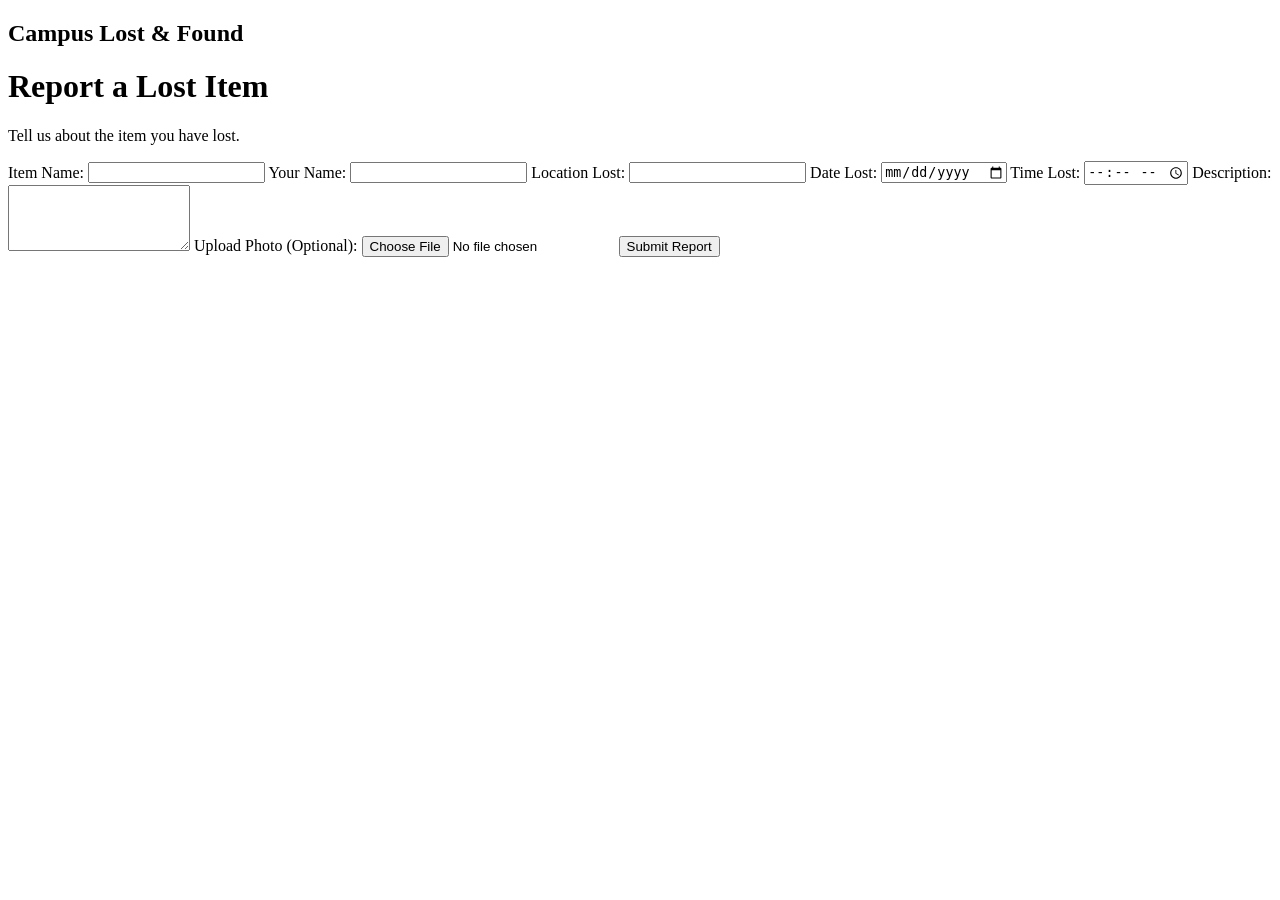
==== lost.html @ 16421318 "Initial commit-Campus Lost and Found" ====
<!DOCTYPE html>
<html lang="en">

<head>
    <meta charset="UTF-8">
    <meta name="viewport" content="width=device-width, initial-scale=1.0">
    <title>Report Lost Item</title>
    <link rel="stylesheet" href="style.css">
</head>

<body>

    <nav>
        <h2>Campus Lost & Found</h2>
    </nav>

    <header>
        <h1>Report a Lost Item</h1>
        <p>Tell us about the item you have lost.</p>
    </header>

    <form id="lostForm">
        <!-- We'll add form fields here -->
         <label for="itemName">Item Name:</label>
         <input type="text" id="itemName" name="itemName" required>
         <label for="personName">Your Name:</label>
         <input type="text" id="personName" name="personName" required>
         <label for="location">Location Lost:</label>
         <input type="text" id="location" name="location" required>
         <label for="date">Date Lost:</label>
         <input type="date" id="date" name="date" required>
         <label for="time">Time Lost:</label>
         <input type="time" id="time" name="time" required>
         <label for="description">Description:</label>
         <textarea id="description" name="description" rows="4" required></textarea>
         <label for="photo">Upload Photo (Optional):</label>
         <input type="file" id="photo" name="photo" accept="image/*">
         <button type="submit">Submit Report</button>

    </form>

    <script src="script.js"></script>

</body>
</html>
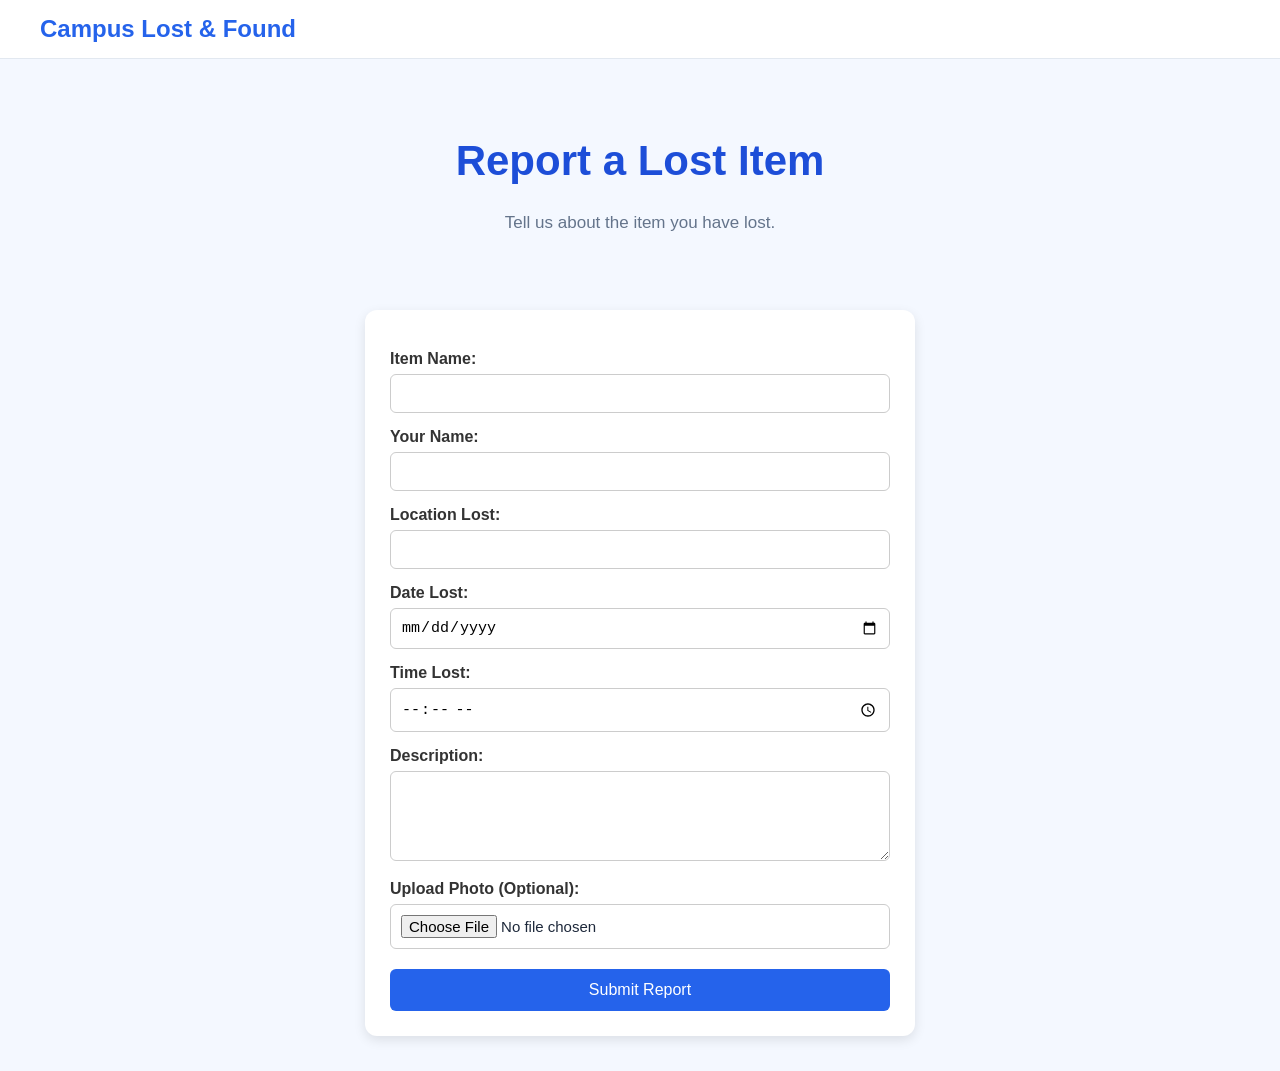
==== commit c5564e85: "Added style.css for lost item page" ====
--- a/lost.html
+++ b/lost.html
@@ -5,7 +5,7 @@
     <meta charset="UTF-8">
     <meta name="viewport" content="width=device-width, initial-scale=1.0">
     <title>Report Lost Item</title>
-    <link rel="stylesheet" href="style.css">
+    <link rel="stylesheet" href="css/style.css">
 </head>
 
 <body>
--- a/css/style.css
+++ b/css/style.css
@@ -0,0 +1,133 @@
+
+@media (max-width: 600px) {
+    .container {
+        grid-template-columns: 1fr;
+    }
+
+    header h1 {
+        font-size: 32px;
+    }
+
+    nav {
+        padding: 15px 20px;
+    }
+}
+/* General page styling */
+body {
+    margin: 0;
+    font-family: Arial, sans-serif;
+    background-color: #f4f8ff;
+    color: #1e293b;
+}
+
+/* Navigation bar */
+nav {
+    background-color: #ffffff;
+    padding: 15px 40px;
+    border-bottom: 1px solid #e2e8f0;
+}
+
+nav h2 {
+    color: #2563eb;
+    margin: 0;
+}
+
+/* Main heading */
+header {
+    text-align: center;
+    padding: 50px 20px 30px;
+}
+
+header h1 {
+    color: #1d4ed8;
+    font-size: 42px;
+}
+
+header p {
+    color: #64748b;
+    font-size: 17px;
+}
+
+/* Cards container */
+.container {
+    display: grid;
+    grid-template-columns: repeat(2, 1fr);
+    gap: 25px;
+    max-width: 850px;
+    margin: 20px auto;
+    padding: 20px;
+}
+
+/* Individual cards */
+.card {
+    background-color: white;
+    padding: 30px;
+    border: 1px solid #dbeafe;
+    border-radius: 12px;
+}
+
+/* Card headings */
+.card h2 {
+    color: #2563eb;
+}
+
+/* Card descriptions */
+.card p {
+    color: #64748b;
+}
+
+/* Explore links */
+.card a {
+    display: inline-block;
+    background-color: #2563eb;
+    color: white;
+    text-decoration: none;
+    padding: 10px 20px;
+    border-radius: 6px;
+}
+
+/* Hover effect */
+.card a:hover {
+    background-color: #1e40af;
+}
+form {
+    max-width: 500px;
+    margin: 30px auto;
+    padding: 25px;
+    background-color: white;
+    border-radius: 12px;
+    box-shadow: 0 4px 12px rgba(0, 0, 0, 0.1);
+}
+
+label {
+    display: block;
+    margin-top: 15px;
+    margin-bottom: 6px;
+    font-weight: bold;
+    color: #333;
+}
+
+input, textarea {
+    width: 100%;
+    padding: 10px;
+    border: 1px solid #ccc;
+    border-radius: 6px;
+    font-size: 15px;
+    box-sizing: border-box;
+}
+
+button {
+    width: 100%;
+    margin-top: 20px;
+    padding: 12px;
+    background-color: #2563eb;
+    color: white;
+    border: none;
+    border-radius: 6px;
+    font-size: 16px;
+    cursor: pointer;
+}
+
+button:hover {
+    background-color: #1d4ed8;
+}
